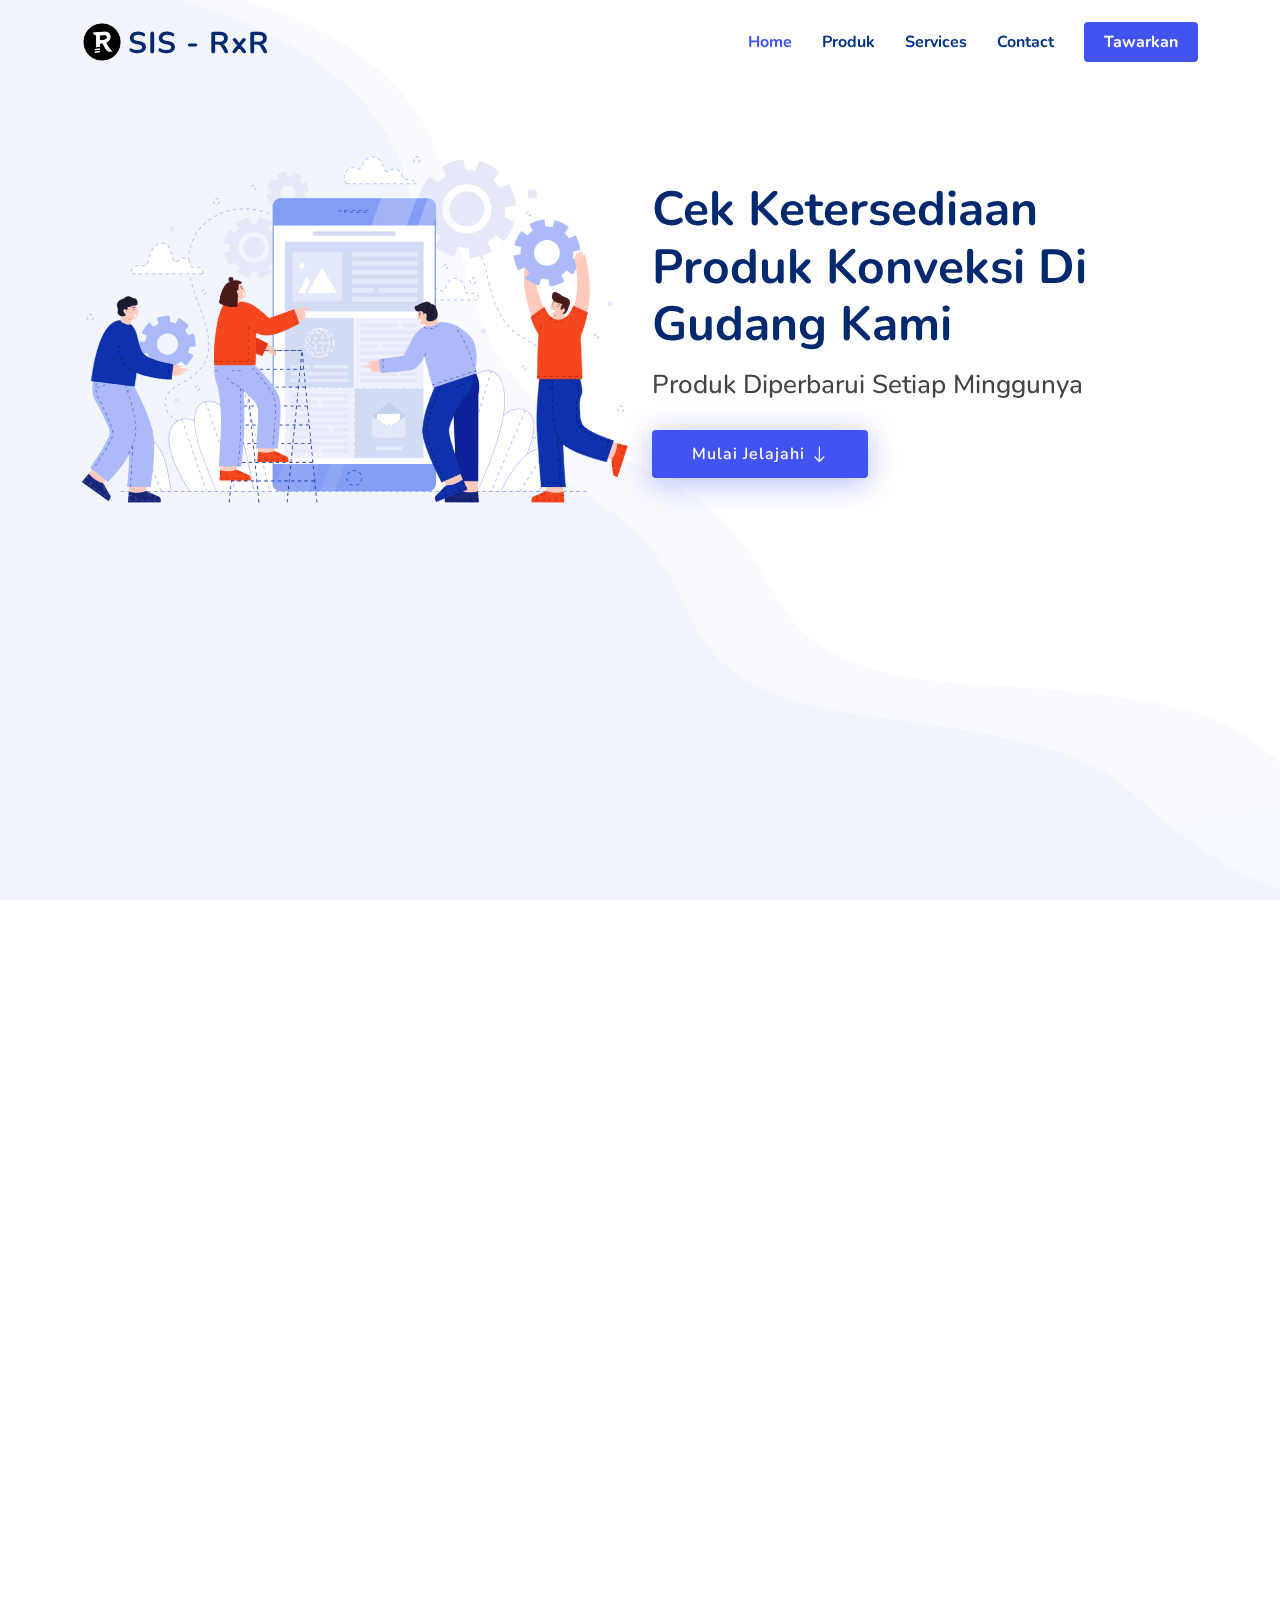
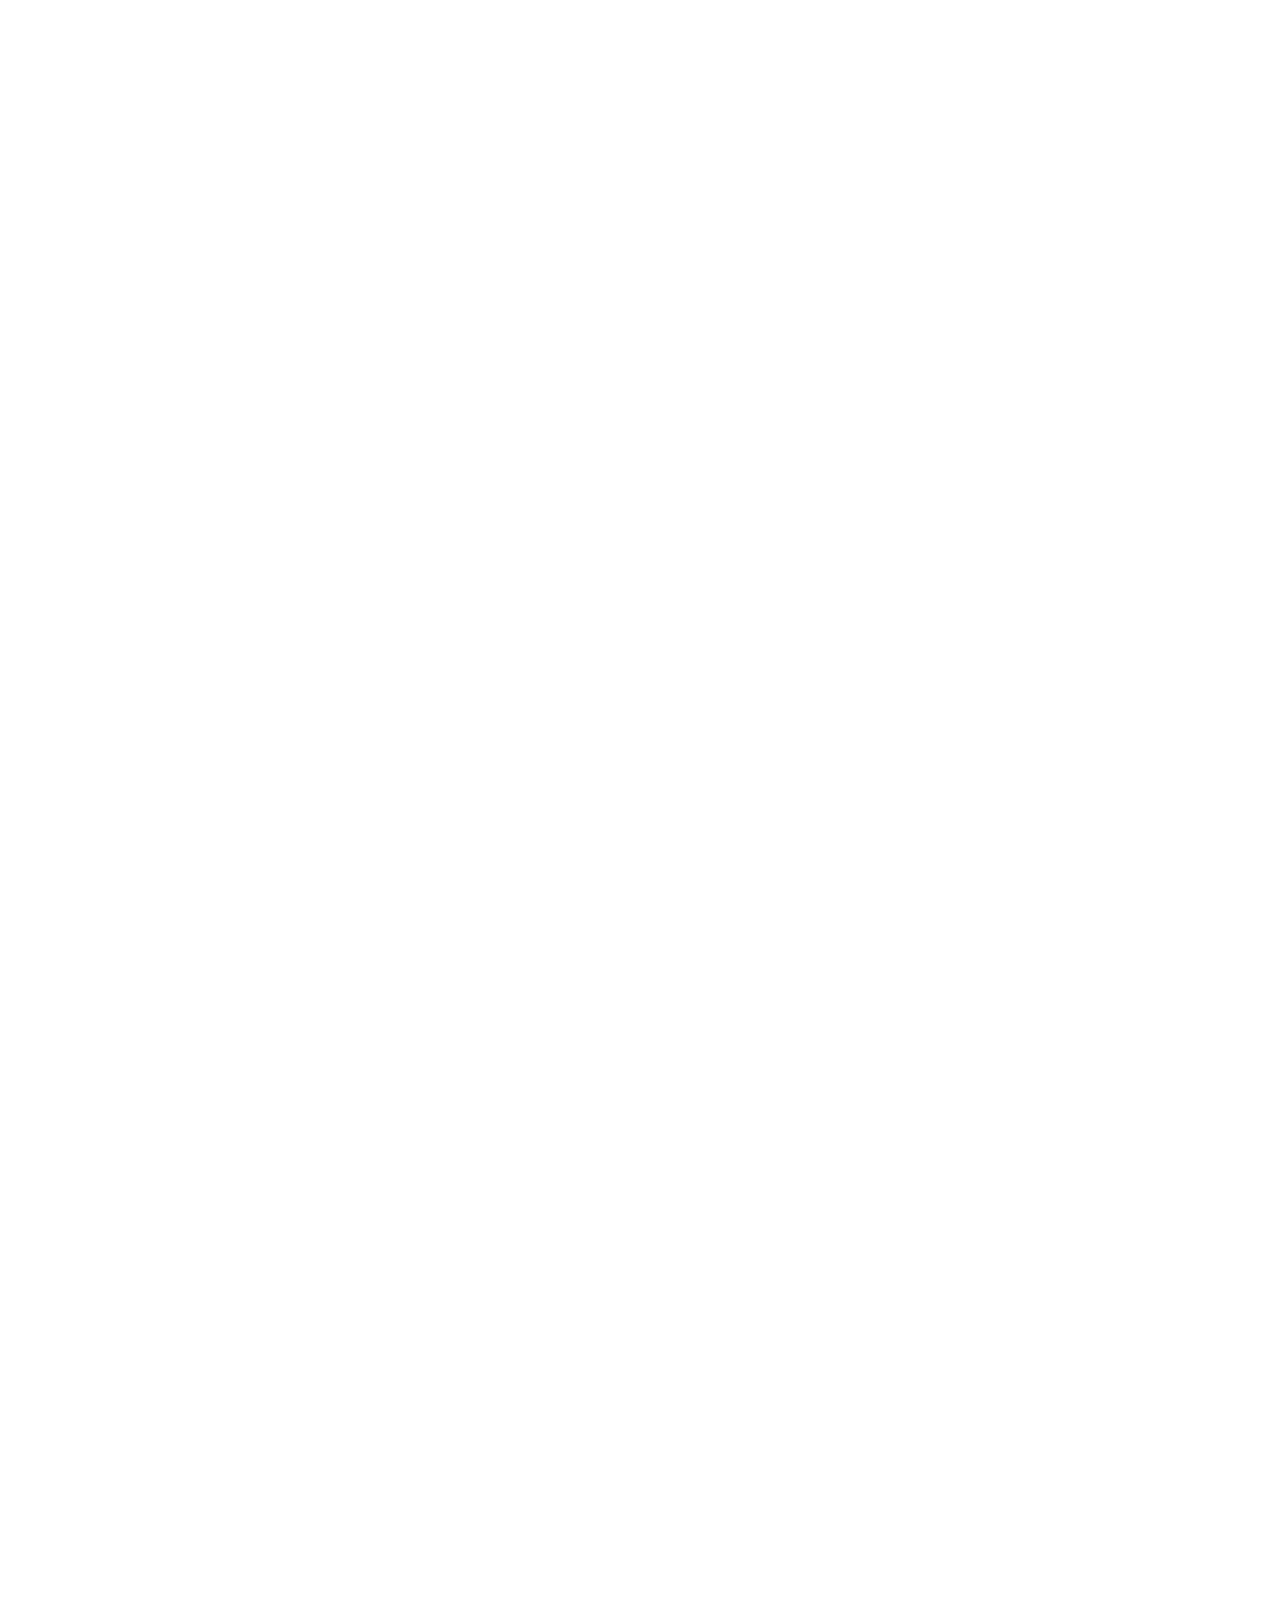
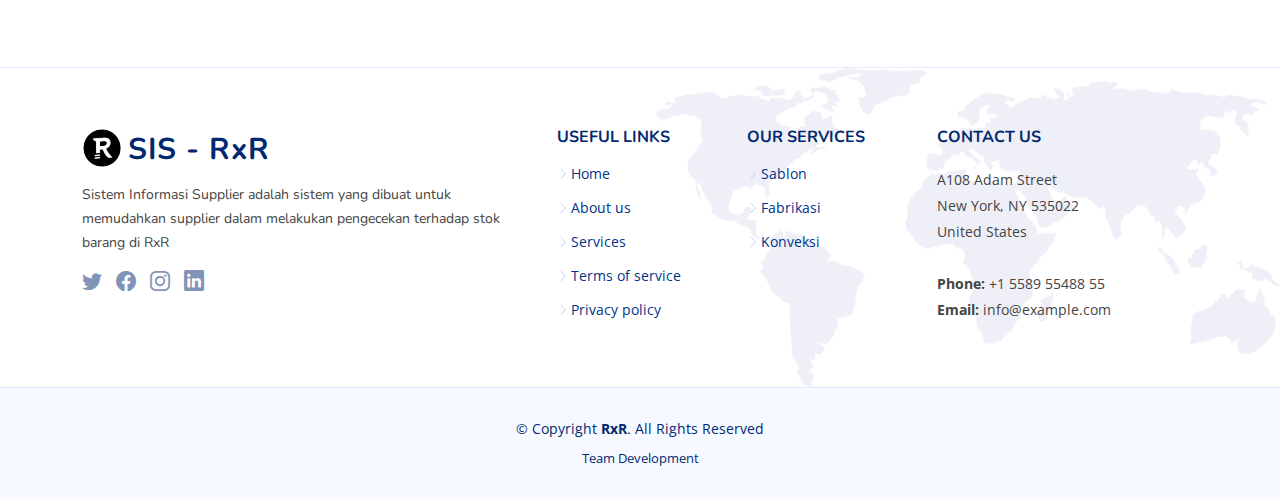
==== konveksi.html @ dd90431c "Add files via upload" ====
<!DOCTYPE html>
<html lang="en">

<head>
  <meta charset="utf-8">
  <meta content="width=device-width, initial-scale=1.0" name="viewport">

  <title>SIS - RxR</title>
  <meta content="" name="description">

  <meta content="" name="keywords">

  <!-- Favicons -->
  <link href="assets/img/t-logos.png" rel="icon">
  <link href="assets/img/t-logos.png" rel="apple-touch-icon">

  <!-- Google Fonts -->
  <link href="https://fonts.googleapis.com/css?family=Open+Sans:300,300i,400,400i,600,600i,700,700i|Nunito:300,300i,400,400i,600,600i,700,700i|Poppins:300,300i,400,400i,500,500i,600,600i,700,700i" rel="stylesheet">

  <!-- Vendor CSS Files -->
  <link href="assets/vendor/bootstrap/css/bootstrap.min.css" rel="stylesheet">
  <link href="assets/vendor/bootstrap-icons/bootstrap-icons.css" rel="stylesheet">
  <link href="assets/vendor/aos/aos.css" rel="stylesheet">
  <link href="assets/vendor/remixicon/remixicon.css" rel="stylesheet">
  <link href="assets/vendor/swiper/swiper-bundle.min.css" rel="stylesheet">
  <link href="assets/vendor/glightbox/css/glightbox.min.css" rel="stylesheet">

  <!-- Template Main CSS File -->
  <link href="assets/css/style.css" rel="stylesheet">

     <!-- ======= Header ======= -->
     <header id="header" class="header fixed-top">
        <div class="container-fluid container-xl d-flex align-items-center justify-content-between">
    
          <a href="index.html" class="logo d-flex align-items-center">
            <img src="assets/img/t-logos.png" alt="">
            <span>SIS - RxR</span>
          </a>
    
          <nav id="navbar" class="navbar">
            <ul>
              <li><a class="nav-link scrollto active" href="#hero">Home</a></li>
              <li><a class="nav-link scrollto" href="#values">Produk</a></li>
              <li><a class="nav-link scrollto active" href="#services">Services</a></li>
              <!-- <li><a class="nav-link scrollto" href="#portfolio">Portfolio</a></li> -->
              <!-- <li><a class="nav-link scrollto" href="#team">Team</a></li> -->
              <!-- <li><a href="blog.html">Blog</a></li>
              <li class="dropdown"><a href="#"><span>Drop Down</span> <i class="bi bi-chevron-down"></i></a>
                  <ul>
                    <li><a href="#">Drop Down 1</a></li>
                    <li class="dropdown"><a href="#"><span>Deep Drop Down</span> <i class="bi bi-chevron-right"></i></a>
                      <ul>
                        <li><a href="#">Deep Drop Down 1</a></li>
                        <li><a href="#">Deep Drop Down 2</a></li>
                        <li><a href="#">Deep Drop Down 3</a></li>
                        <li><a href="#">Deep Drop Down 4</a></li>
                        <li><a href="#">Deep Drop Down 5</a></li>
                      </ul>
                    </li>
                    <li><a href="#">Drop Down 2</a></li>
                    <li><a href="#">Drop Down 3</a></li>
                    <li><a href="#">Drop Down 4</a></li>
                  </ul>
                </li> -->
                <li><a class="nav-link scrollto" href="#contact">Contact</a></li>
                <li><a class="getstarted scrollto" href="tawarkan.html">Tawarkan</a></li>
              </ul>
              <i class="bi bi-list mobile-nav-toggle"></i>
            </nav><!-- .navbar -->
          </div>
        </header><!-- End Header -->
    </head>
    <body>

        <section id="hero" class="hero heros">

            <br><br> <br><br>
            <div class="container">
                <div class="row">
                    <div class="col-lg-6 hero-img" data-aos="zoom-out" data-aos-delay="200">
                        <img src="assets/img/features.png" class="img-fluid" alt="">
                      </div>
                  <div class="col-lg-6 d-flex flex-column justify-content-center">
                    <h1 data-aos="fade-up">Cek Ketersediaan Produk Konveksi Di Gudang Kami</h1>
                    <h2 data-aos="fade-up" data-aos-delay="400">Produk Diperbarui Setiap Minggunya</h2>
                    <div data-aos="fade-up" data-aos-delay="600">
                      <div class="text-center text-lg-start">
                        <a href="#values" class="btn-get-started scrollto d-inline-flex align-items-center justify-content-center align-self-center">
                          <span>Mulai Jelajahi</span>
                          <i class="bi bi-arrow-down"></i>
                        </a>
                      </div>
                    </div>
                  </div>
                  
                </div>
              </div>
              
        </section>

        <main id="main">
             <!-- ======= Values Section ======= -->
            <section id="values" class="values">

            <div class="container" data-aos="fade-up">
  
            <header class="section-header">
            <p>Produk Konveksi RxR</p>
          </header>
  
          <div class="row">
  
            <div class="col-lg-4">
              <div class="box" data-aos="fade-up" data-aos-delay="200">
                <img src="assets/img/sablon.jpg" class="img-fluid" alt="">
                <h3>Ad cupiditate sed est odio</h3>
                <p>Eum ad dolor et. Autem aut fugiat debitis voluptatem consequuntur sit. Et veritatis id.</p>
              </div>
            </div>
  
            <div class="col-lg-4 mt-4 mt-lg-0">
              <div class="box" data-aos="fade-up" data-aos-delay="400">
                <img src="assets/img/sablon.jpg" class="img-fluid" alt="">
                <h3>Voluptatem voluptatum alias</h3>
                <p>Repudiandae amet nihil natus in distinctio suscipit id. Doloremque ducimus ea sit non.</p>
              </div>
            </div>
  
            <div class="col-lg-4 mt-4 mt-lg-0">
              <div class="box" data-aos="fade-up" data-aos-delay="600">
                <img src="assets/img/sablon.jpg" class="img-fluid" alt="">
                <h3>Fugit cupiditate alias nobis.</h3>
                <p>Quam rem vitae est autem molestias explicabo debitis sint. Vero aliquid quidem commodi.</p>
              </div>
            </div>

            <div class="col-lg-4">
                <div class="box" data-aos="fade-up" data-aos-delay="200">
                  <img src="assets/img/sablon.jpg" class="img-fluid" alt="">
                  <h3>Ad cupiditate sed est odio</h3>
                  <p>Eum ad dolor et. Autem aut fugiat debitis voluptatem consequuntur sit. Et veritatis id.</p>
                </div>
              </div>
    
              <div class="col-lg-4 mt-4 mt-lg-0">
                <div class="box" data-aos="fade-up" data-aos-delay="400">
                  <img src="assets/img/sablon.jpg" class="img-fluid" alt="">
                  <h3>Voluptatem voluptatum alias</h3>
                  <p>Repudiandae amet nihil natus in distinctio suscipit id. Doloremque ducimus ea sit non.</p>
                </div>
              </div>
    
              <div class="col-lg-4 mt-4 mt-lg-0">
                <div class="box" data-aos="fade-up" data-aos-delay="600">
                  <img src="assets/img/sablon.jpg" class="img-fluid" alt="">
                  <h3>Fugit cupiditate alias nobis.</h3>
                  <p>Quam rem vitae est autem molestias explicabo debitis sint. Vero aliquid quidem commodi.</p>
                </div>
              </div>
  
          </div>
  
        </div>
  
      </section><!-- End Values Section -->

      <section id="services" class="services">

        <div class="container" data-aos="fade-up">
  
          <header class="section-header">
            <h2>Apa yang ada digudang kami?</h2>
            <p>Cek Ketersediaan Produk</p>
          </header>
  
          <div class="row gy-4  justify-content-center">
  
            <div class="col-lg-4 col-md-6" data-aos="fade-up" data-aos-delay="200">
              <div class="service-box blue">
                <i class="ri-t-shirt-line icon"></i>
                <h3>Sablon</h3>
                <p>Provident nihil minus qui consequatur non omnis maiores. Eos accusantium minus dolores iure perferendis tempore et consequatur.</p>
                <a href="sablon.html" class="read-more"><span>Read More</span> <i class="bi bi-arrow-right"></i></a>
              </div>
            </div>
  
            <div class="col-lg-4 col-md-6" data-aos="fade-up" data-aos-delay="300">
              <div class="service-box orange">
                <i class="ri-home-gear-line icon"></i>
                <h3>Fabrikasi</h3>
                <p>Ut autem aut autem non a. Sint sint sit facilis nam iusto sint. Libero corrupti neque eum hic non ut nesciunt dolorem.</p>
                <a href="fabrikasi.html" class="read-more"><span>Read More</span> <i class="bi bi-arrow-right"></i></a>
              </div>
            </div>
  
            <!-- <div class="col-lg-4 col-md-6" data-aos="fade-up" data-aos-delay="400">
              <div class="service-box green">
                <i class="ri-store-2-line icon"></i>
                <h3>Konveksi</h3>
                <p>Ut excepturi voluptatem nisi sed. Quidem fuga consequatur. Minus ea aut. Vel qui id voluptas adipisci eos earum corrupti.</p>
                <a href="#" class="read-more"><span>Read More</span> <i class="bi bi-arrow-right"></i></a>
              </div>
            </div> -->

            </div>

        </div>

    </section>

         <!-- ======= Contact Section ======= -->
    <section id="contact" class="contact">

        <div class="container" data-aos="fade-up">
  
          <header class="section-header">
            <h2>Mengalami Kendala?</h2>
            <p>Mari Berbincang</p>
          </header>
            
          <div class="row gy-4">
          <div class="col-lg-5 picture" data-aos="fade-right" data-aos-delay="100">
            <img src="assets/img/features-3.png" class="img-fluid p-4" alt="">
          </div>

            <div class="col-lg-6" style="margin: 50px 0 0px 85px;">
                
              <div class="row gy-4">
                <div class="col-md-6">
                  <div class="info-box">
                    <i class="bi bi-geo-alt"></i>
                    <h3>Address</h3>
                    <p>A108 Adam Street,<br>New York, NY 535022</p>
                  </div>
                </div>
                <div class="col-md-6">
                  <div class="info-box">
                    <i class="bi bi-telephone"></i>
                    <h3>Call Us</h3>
                    <p>+1 5589 55488 55<br>+1 6678 254445 41</p>
                  </div>
                </div>
                <div class="col-md-6">
                  <div class="info-box">
                    <i class="bi bi-envelope"></i>
                    <h3>Email Us</h3>
                    <p>info@example.com<br>contact@example.com</p>
                  </div>
                </div>
                <div class="col-md-6">
                  <div class="info-box">
                    <i class="bi bi-clock"></i>
                    <h3>Open Hours</h3>
                    <p>Monday - Friday<br>9:00AM - 05:00PM</p>
                  </div>
                </div>
              </div>
  
            </div>
          </div>
        </div>
      </section><!-- End Contact Section -->


        </main>




     <!-- ======= Footer ======= -->
 <footer id="footer" class="footer">

    <!-- <div class="footer-newsletter">
      <div class="container">
        <div class="row justify-content-center">
          <div class="col-lg-12 text-center">
            <h4>Our Newsletter</h4>
            <p>Tamen quem nulla quae legam multos aute sint culpa legam noster magna</p>
          </div>
          <div class="col-lg-6">
            <form action="" method="post">
              <input type="email" name="email"><input type="submit" value="Subscribe">
            </form>
          </div>
        </div>
      </div>
    </div> -->
  
    <div class="footer-top">
      <div class="container">
        <div class="row gy-4">
          <div class="col-lg-5 col-md-12 footer-info">
            <a href="index.html" class="logo d-flex align-items-center">
              <img src="assets/img/t-logos.png" alt="">
              <span>SIS - RxR</span>
            </a>
            <p>Sistem Informasi Supplier adalah sistem yang dibuat untuk memudahkan supplier dalam melakukan pengecekan terhadap stok barang di RxR</p>
            <div class="social-links mt-3">
              <a href="#" class="twitter"><i class="bi bi-twitter"></i></a>
              <a href="#" class="facebook"><i class="bi bi-facebook"></i></a>
              <a href="#" class="instagram"><i class="bi bi-instagram bx bxl-instagram"></i></a>
              <a href="#" class="linkedin"><i class="bi bi-linkedin bx bxl-linkedin"></i></a>
            </div>
          </div>
  
          <div class="col-lg-2 col-6 footer-links">
            <h4>Useful Links</h4>
            <ul>
              <li><i class="bi bi-chevron-right"></i> <a href="#">Home</a></li>
              <li><i class="bi bi-chevron-right"></i> <a href="#">About us</a></li>
              <li><i class="bi bi-chevron-right"></i> <a href="#">Services</a></li>
              <li><i class="bi bi-chevron-right"></i> <a href="#">Terms of service</a></li>
              <li><i class="bi bi-chevron-right"></i> <a href="#">Privacy policy</a></li>
            </ul>
          </div>
  
          <div class="col-lg-2 col-6 footer-links">
            <h4>Our Services</h4>
            <ul>
              <li><i class="bi bi-chevron-right"></i> <a href="#">Sablon</a></li>
              <li><i class="bi bi-chevron-right"></i> <a href="#">Fabrikasi</a></li>
              <li><i class="bi bi-chevron-right"></i> <a href="#">Konveksi</a></li>
              <!-- <li><i class="bi bi-chevron-right"></i> <a href="#">Marketing</a></li>
              <li><i class="bi bi-chevron-right"></i> <a href="#">Graphic Design</a></li> -->
            </ul>
          </div>
  
          <div class="col-lg-3 col-md-12 footer-contact text-center text-md-start">
            <h4>Contact Us</h4>
            <p>
              A108 Adam Street <br>
              New York, NY 535022<br>
              United States <br><br>
              <strong>Phone:</strong> +1 5589 55488 55<br>
              <strong>Email:</strong> info@example.com<br>
            </p>
  
          </div>
  
        </div>
      </div>
    </div>
  
    <div class="container">
      <div class="copyright">
        &copy; Copyright <strong><span>RxR</span></strong>. All Rights Reserved
      </div>
      <div class="credits">
        Team Development</a>
      </div>
    </div>
  </footer><!-- End Footer -->
  
  <a href="#" class="back-to-top d-flex align-items-center justify-content-center"><i class="bi bi-arrow-up-short"></i></a>
  
  <!-- Vendor JS Files -->
  <script src="assets/vendor/bootstrap/js/bootstrap.bundle.js"></script>
  <script src="assets/vendor/aos/aos.js"></script>
  <script src="assets/vendor/php-email-form/validate.js"></script>
  <script src="assets/vendor/swiper/swiper-bundle.min.js"></script>
  <script src="assets/vendor/purecounter/purecounter.js"></script>
  <script src="assets/vendor/isotope-layout/isotope.pkgd.min.js"></script>
  <script src="assets/vendor/glightbox/js/glightbox.min.js"></script>
  
  <!-- Template Main JS File -->
  <script src="assets/js/main.js"></script>
</body>
</html>
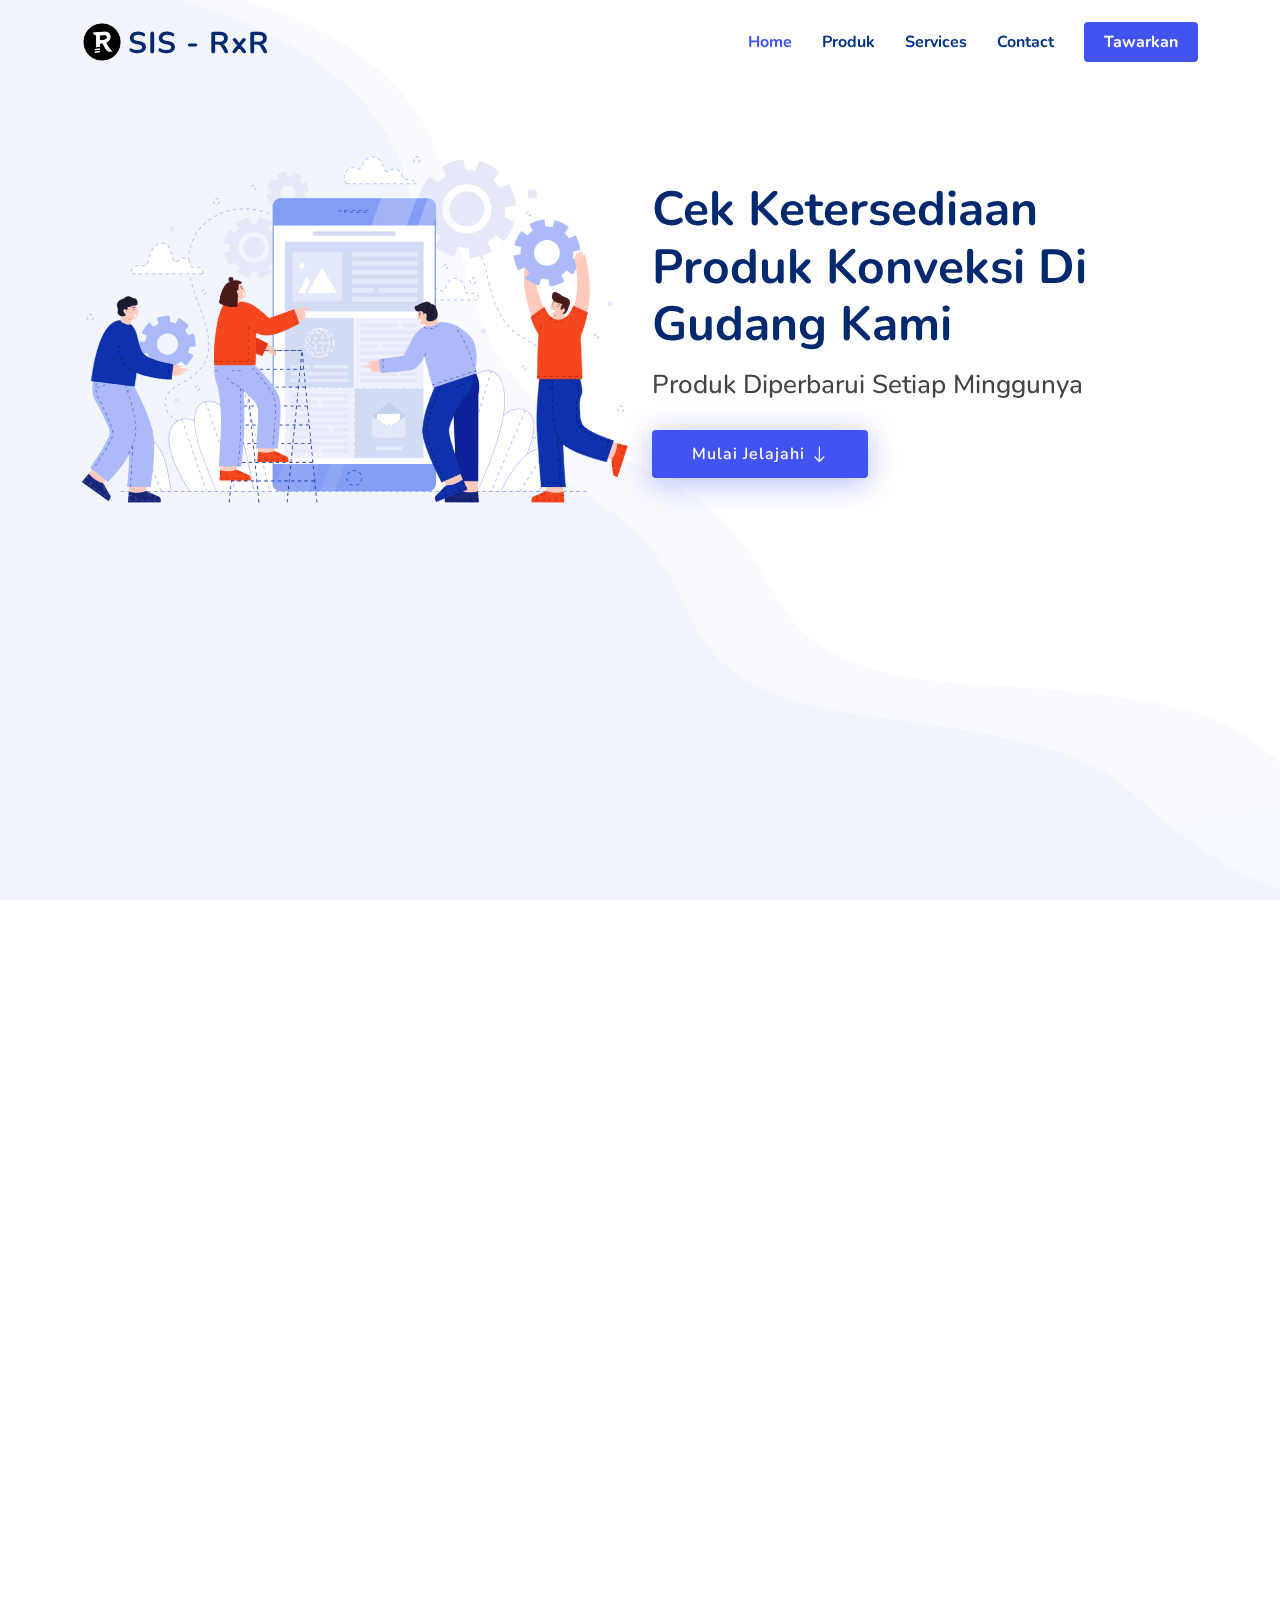
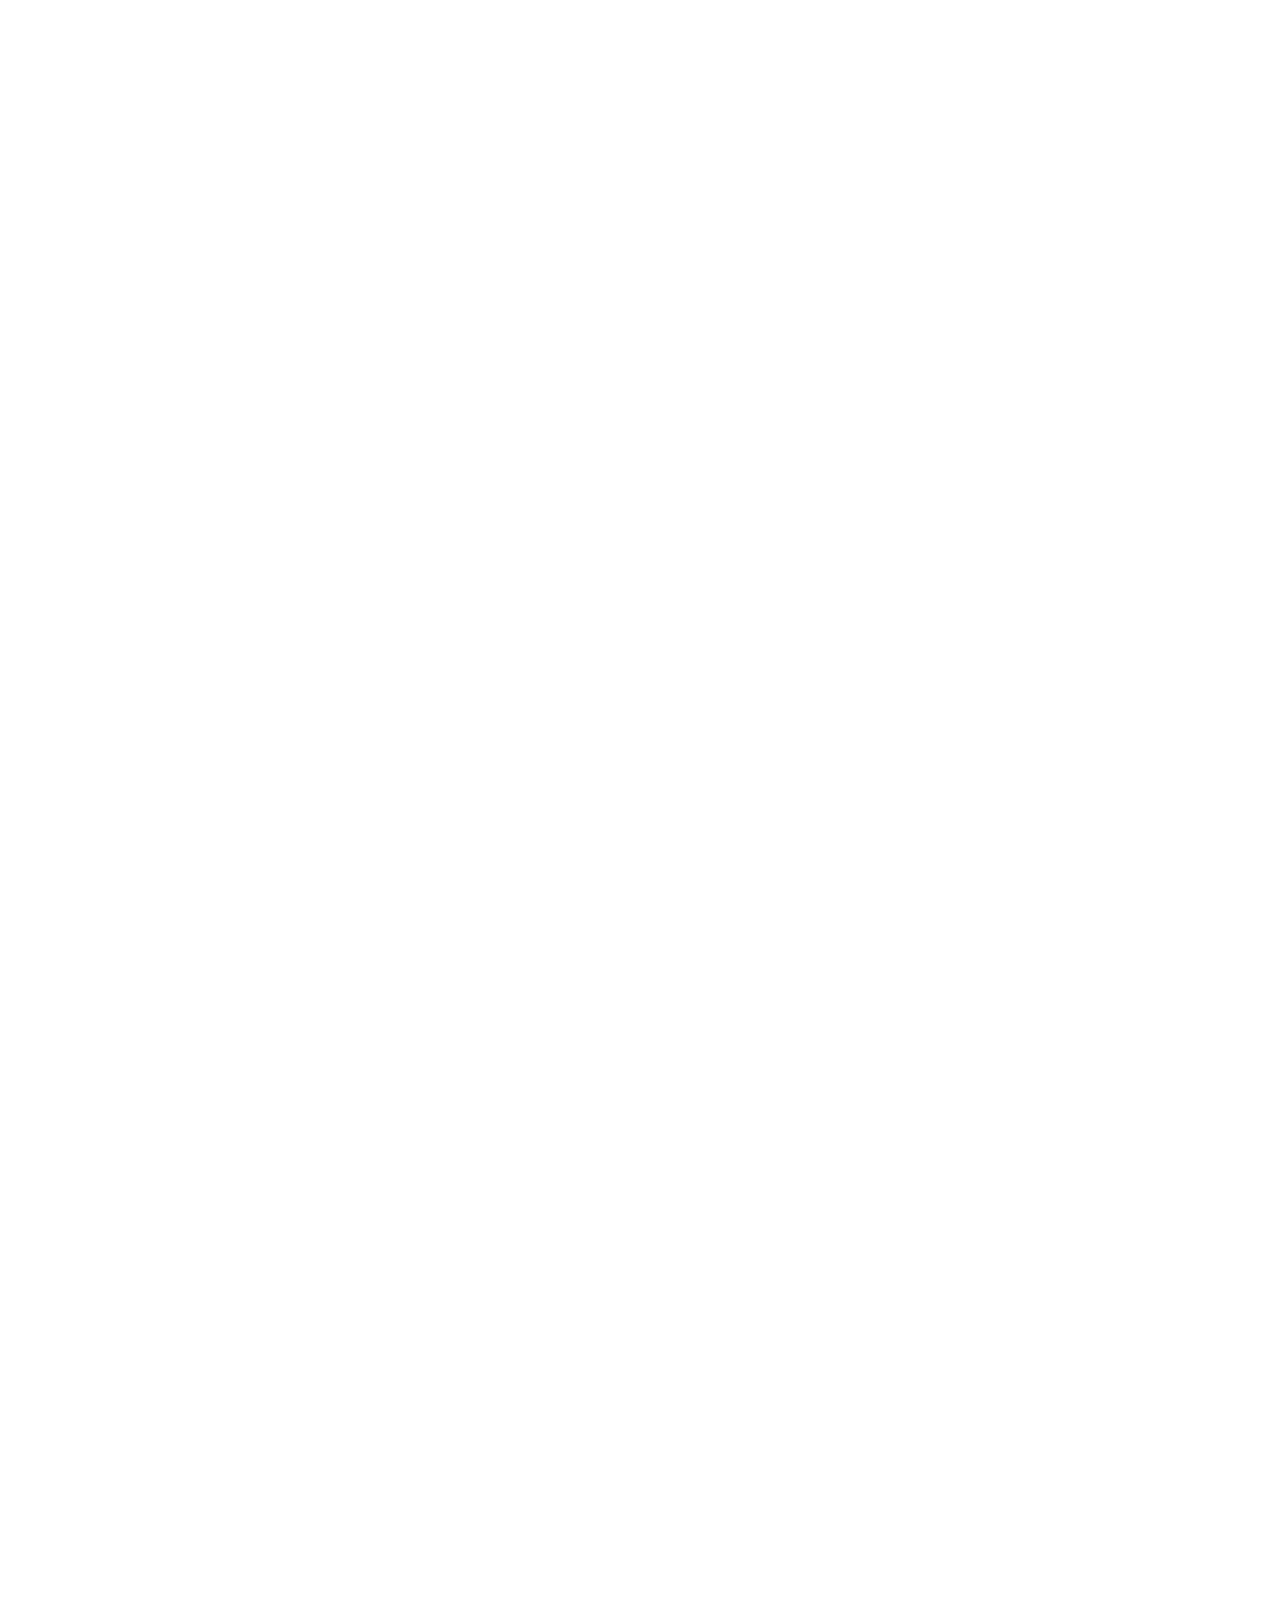
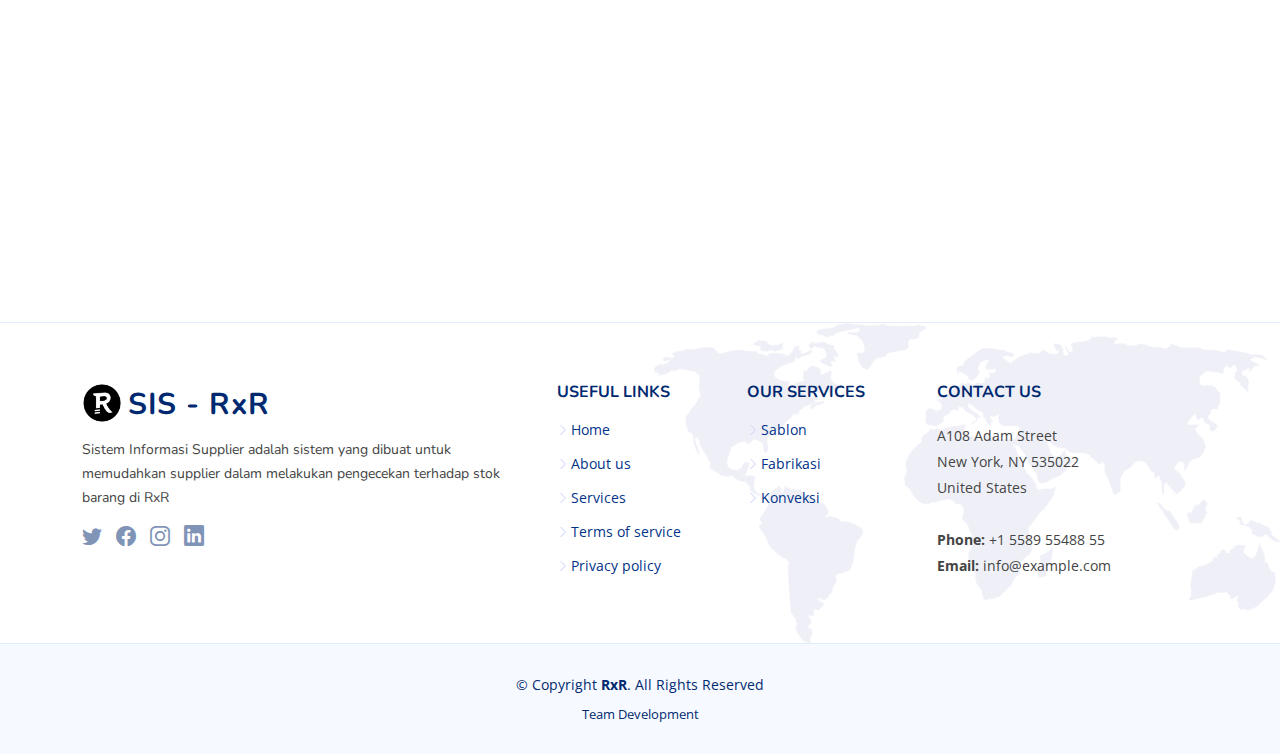
==== commit c07c7c57: "Update Product Swiper" ====
--- a/konveksi.html
+++ b/konveksi.html
@@ -102,67 +102,134 @@
              <!-- ======= Values Section ======= -->
             <section id="values" class="values">
 
-            <div class="container" data-aos="fade-up">
-  
-            <header class="section-header">
-            <p>Produk Konveksi RxR</p>
-          </header>
-  
-          <div class="row">
-  
-            <div class="col-lg-4">
-              <div class="box" data-aos="fade-up" data-aos-delay="200">
-                <img src="assets/img/sablon.jpg" class="img-fluid" alt="">
-                <h3>Ad cupiditate sed est odio</h3>
-                <p>Eum ad dolor et. Autem aut fugiat debitis voluptatem consequuntur sit. Et veritatis id.</p>
-              </div>
-            </div>
-  
-            <div class="col-lg-4 mt-4 mt-lg-0">
-              <div class="box" data-aos="fade-up" data-aos-delay="400">
-                <img src="assets/img/sablon.jpg" class="img-fluid" alt="">
-                <h3>Voluptatem voluptatum alias</h3>
-                <p>Repudiandae amet nihil natus in distinctio suscipit id. Doloremque ducimus ea sit non.</p>
-              </div>
-            </div>
-  
-            <div class="col-lg-4 mt-4 mt-lg-0">
-              <div class="box" data-aos="fade-up" data-aos-delay="600">
-                <img src="assets/img/sablon.jpg" class="img-fluid" alt="">
-                <h3>Fugit cupiditate alias nobis.</h3>
-                <p>Quam rem vitae est autem molestias explicabo debitis sint. Vero aliquid quidem commodi.</p>
-              </div>
-            </div>
-
-            <div class="col-lg-4">
-                <div class="box" data-aos="fade-up" data-aos-delay="200">
-                  <img src="assets/img/sablon.jpg" class="img-fluid" alt="">
-                  <h3>Ad cupiditate sed est odio</h3>
-                  <p>Eum ad dolor et. Autem aut fugiat debitis voluptatem consequuntur sit. Et veritatis id.</p>
-                </div>
-              </div>
+              <div class="container" data-aos="fade-up">
     
-              <div class="col-lg-4 mt-4 mt-lg-0">
-                <div class="box" data-aos="fade-up" data-aos-delay="400">
-                  <img src="assets/img/sablon.jpg" class="img-fluid" alt="">
-                  <h3>Voluptatem voluptatum alias</h3>
-                  <p>Repudiandae amet nihil natus in distinctio suscipit id. Doloremque ducimus ea sit non.</p>
-                </div>
-              </div>
-    
-              <div class="col-lg-4 mt-4 mt-lg-0">
-                <div class="box" data-aos="fade-up" data-aos-delay="600">
-                  <img src="assets/img/sablon.jpg" class="img-fluid" alt="">
-                  <h3>Fugit cupiditate alias nobis.</h3>
-                  <p>Quam rem vitae est autem molestias explicabo debitis sint. Vero aliquid quidem commodi.</p>
-                </div>
-              </div>
-  
+              <header class="section-header">
+                  <p>Produk Konveksi RxR</p>
+              </header>
+              
+  
+          <div class="testimonials-slider swiper-container" data-aos-delay="100">
+            <div class="swiper-wrapper">
+              <div class="swiper-slide">
+                <div class="testimonial-item">
+                  <div class="row">
+          
+                    <div class="col-lg-4">
+                      <div class="box" data-aos="fade-up" data-aos-delay="200">
+                        <img src="assets/img/sablon.jpg" class="img-fluid" alt="">
+                        <h3>Produk A</h3>
+                        <p>Eum ad dolor et. Autem aut fugiat debitis voluptatem consequuntur sit. Et veritatis id.</p>
+                      </div>
+                    </div>
+          
+                    <div class="col-lg-4 mt-4 mt-lg-0">
+                      <div class="box" data-aos="fade-up" data-aos-delay="400">
+                        <img src="assets/img/sablon.jpg" class="img-fluid" alt="">
+                        <h3>Produk B</h3>
+                        <p>Repudiandae amet nihil natus in distinctio suscipit id. Doloremque ducimus ea sit non.</p>
+                      </div>
+                    </div>
+          
+                    <div class="col-lg-4 mt-4 mt-lg-0">
+                      <div class="box" data-aos="fade-up" data-aos-delay="600">
+                        <img src="assets/img/sablon.jpg" class="img-fluid" alt="">
+                        <h3>Produk C</h3>
+                        <p>Quam rem vitae est autem molestias explicabo debitis sint. Vero aliquid quidem commodi.</p>
+                      </div>
+                    </div>
+  
+                      <div class="col-lg-4">
+                        <div class="box" data-aos="fade-up" data-aos-delay="200">
+                          <img src="assets/img/sablon.jpg" class="img-fluid" alt="">
+                          <h3>Produk D</h3>
+                          <p>Eum ad dolor et. Autem aut fugiat debitis voluptatem consequuntur sit. Et veritatis id.</p>
+                        </div>
+                      </div>
+            
+                      <div class="col-lg-4 mt-4 mt-lg-0">
+                        <div class="box" data-aos="fade-up" data-aos-delay="400">
+                          <img src="assets/img/sablon.jpg" class="img-fluid" alt="">
+                          <h3>Produk E</h3>
+                          <p>Repudiandae amet nihil natus in distinctio suscipit id. Doloremque ducimus ea sit non.</p>
+                        </div>
+                      </div>
+            
+                      <div class="col-lg-4 mt-4 mt-lg-0">
+                        <div class="box" data-aos="fade-up" data-aos-delay="600">
+                          <img src="assets/img/sablon.jpg" class="img-fluid" alt="">
+                          <h3>Produk F</h3>
+                          <p>Quam rem vitae est autem molestias explicabo debitis sint. Vero aliquid quidem commodi.</p>
+                        </div>
+                      </div>
+          
+                  </div> <!-- Row -->
+                </div> <!-- Testi Item -->
+              </div>
+  
+              <div class="swiper-slide">
+                <div class="testimonial-item">
+              
+                  <div class="row">
+          
+                    <div class="col-lg-4">
+                      <div class="box" data-aos="fade-up" data-aos-delay="200">
+                        <img src="assets/img/sablon.jpg" class="img-fluid" alt="">
+                        <h3>Produk G</h3>
+                        <p>Eum ad dolor et. Autem aut fugiat debitis voluptatem consequuntur sit. Et veritatis id.</p>
+                      </div>
+                    </div>
+          
+                    <div class="col-lg-4 mt-4 mt-lg-0">
+                      <div class="box" data-aos="fade-up" data-aos-delay="400">
+                        <img src="assets/img/sablon.jpg" class="img-fluid" alt="">
+                        <h3>Produk H</h3>
+                        <p>Repudiandae amet nihil natus in distinctio suscipit id. Doloremque ducimus ea sit non.</p>
+                      </div>
+                    </div>
+          
+                    <div class="col-lg-4 mt-4 mt-lg-0">
+                      <div class="box" data-aos="fade-up" data-aos-delay="600">
+                        <img src="assets/img/sablon.jpg" class="img-fluid" alt="">
+                        <h3>Produk I</h3>
+                        <p>Quam rem vitae est autem molestias explicabo debitis sint. Vero aliquid quidem commodi.</p>
+                      </div>
+                    </div>
+  
+                      <div class="col-lg-4">
+                        <div class="box" data-aos="fade-up" data-aos-delay="200">
+                          <img src="assets/img/sablon.jpg" class="img-fluid" alt="">
+                          <h3>Produk J</h3>
+                          <p>Eum ad dolor et. Autem aut fugiat debitis voluptatem consequuntur sit. Et veritatis id.</p>
+                        </div>
+                      </div>
+            
+                      <div class="col-lg-4 mt-4 mt-lg-0">
+                        <div class="box" data-aos="fade-up" data-aos-delay="400">
+                          <img src="assets/img/sablon.jpg" class="img-fluid" alt="">
+                          <h3>Produk K</h3>
+                          <p>Repudiandae amet nihil natus in distinctio suscipit id. Doloremque ducimus ea sit non.</p>
+                        </div>
+                      </div>
+            
+                      <div class="col-lg-4 mt-4 mt-lg-0">
+                        <div class="box" data-aos="fade-up" data-aos-delay="600">
+                          <img src="assets/img/sablon.jpg" class="img-fluid" alt="">
+                          <h3>Produk L</h3>
+                          <p>Quam rem vitae est autem molestias explicabo debitis sint. Vero aliquid quidem commodi.</p>
+                        </div>
+                      </div>
+          
+                  </div> <!-- Row -->
+                </div> <!-- Testi Item -->
+              </div>
+          </div>
+          <div class="swiper-pagination"></div>
           </div>
   
         </div>
-  
-      </section><!-- End Values Section -->
+        
+        </section><!-- End Values Section -->
 
       <section id="services" class="services">
 
